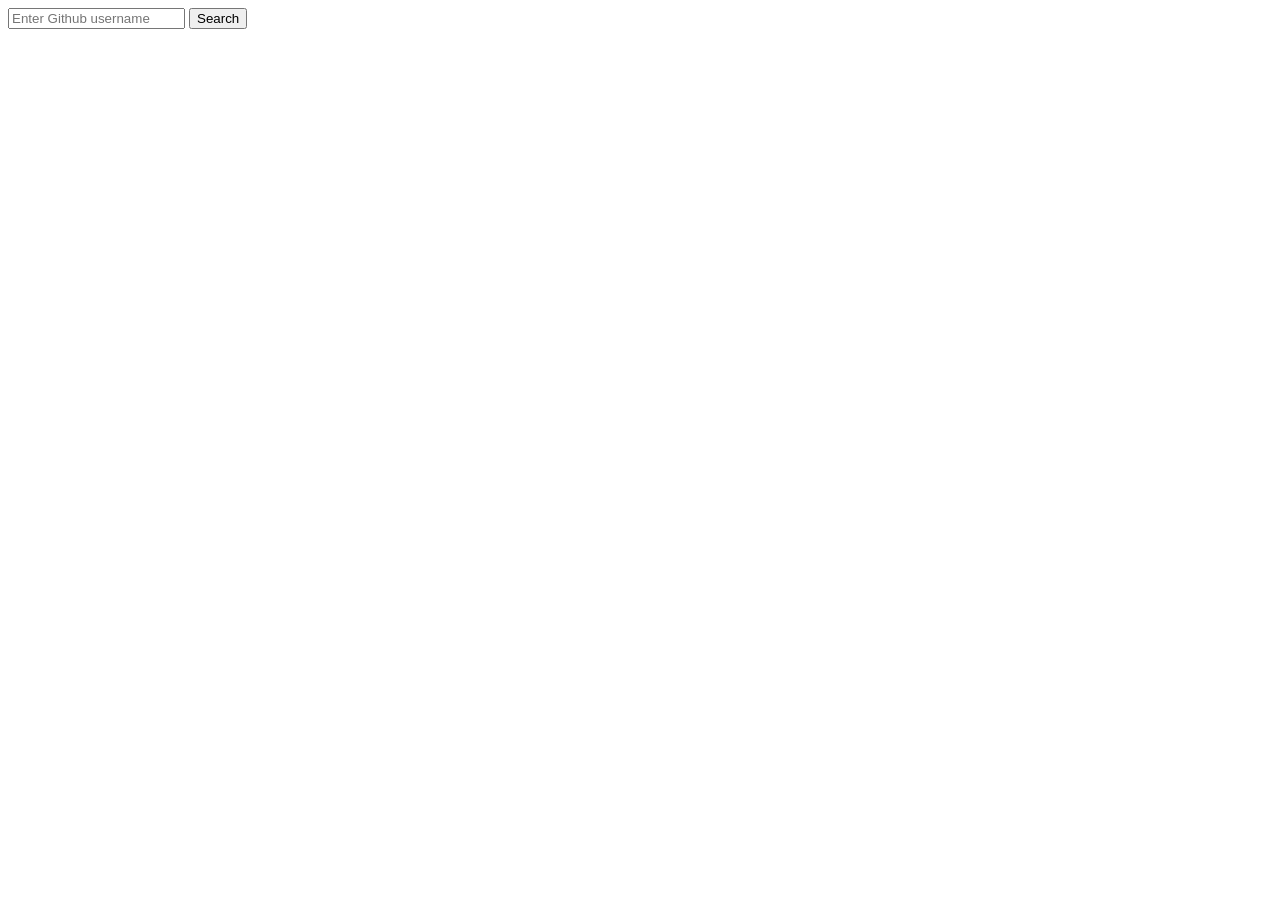
==== github/index.html @ 6310bd1d "first" ====
<!DOCTYPE html>
<html lang="en">
<head>
    <meta charset="UTF-8">
    <meta name="viewport" content="width=device-width, initial-scale=1.0">
    <title>Github Finder</title>
</head>
<body>
 <form action="">
        <input type="text" placeholder="Enter Github username" id="username">
        <button type="submit">Search</button>
 </form>
    <div id="result"></div>

    <script src="script.js"></script>
</body>
</html>
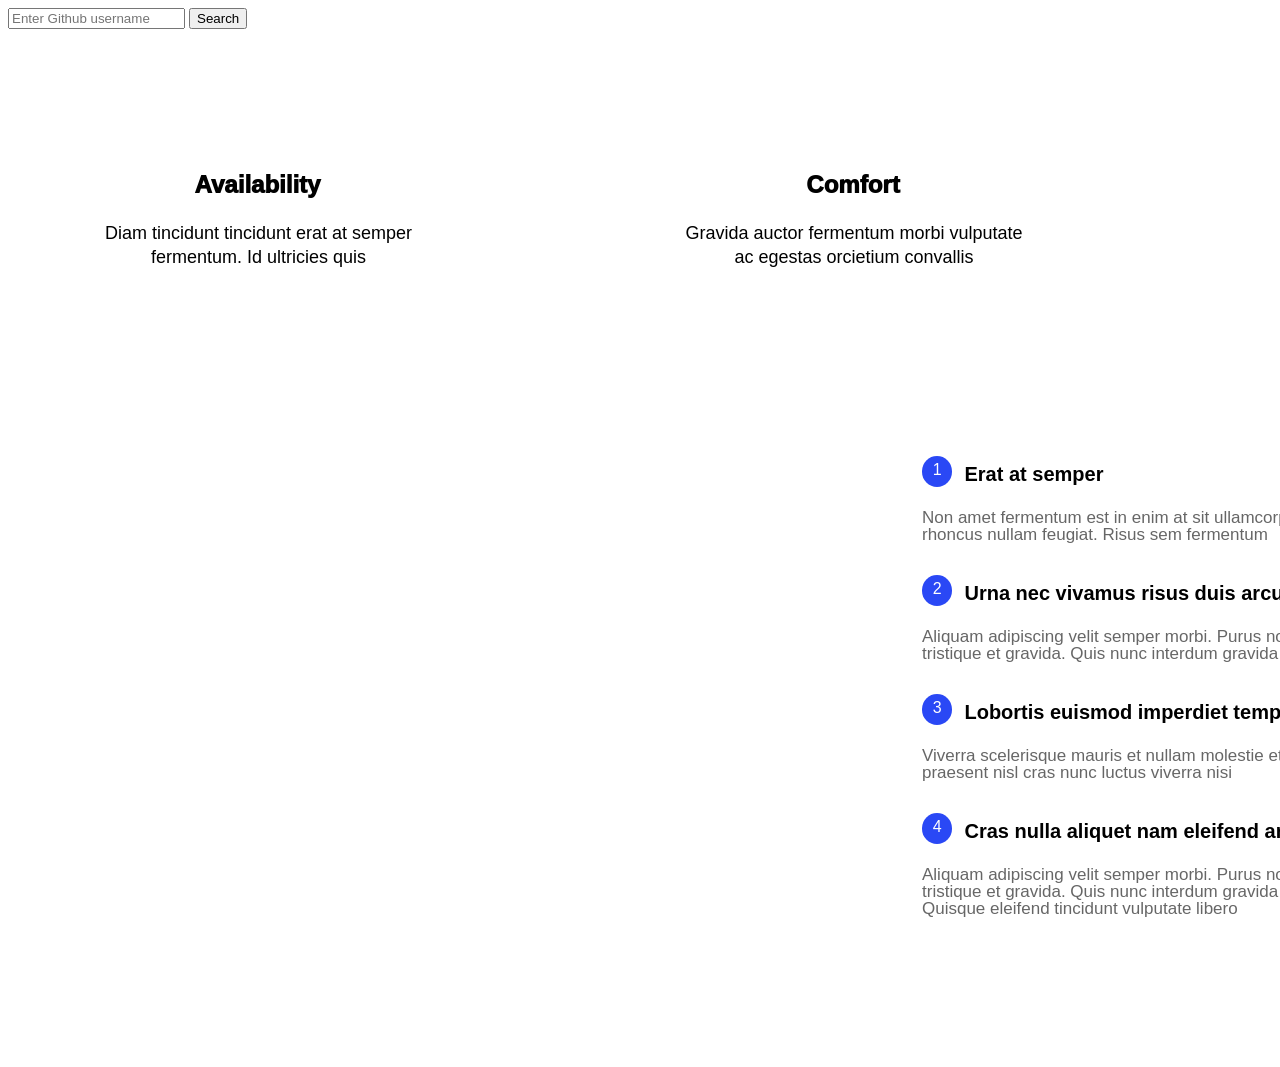
==== commit 08e7be6a: "chirayu" ====
--- a/github/index.html
+++ b/github/index.html
@@ -4,6 +4,7 @@
     <meta charset="UTF-8">
     <meta name="viewport" content="width=device-width, initial-scale=1.0">
     <title>Github Finder</title>
+    <link rel="stylesheet" href="style.css">
 </head>
 <body>
  <form action="">
@@ -11,7 +12,64 @@
         <button type="submit">Search</button>
  </form>
     <div id="result"></div>
-
+     <div class="container2">
+        <div class="child1">
+            <div class="boxes">
+                <div class="subboxes">
+                    <div class="image"><img src="images/g3453.jpg" alt=""></div>
+                    <div class="head">Availability</div>
+                </div>
+                <div class="para">Diam tincidunt tincidunt erat at semper fermentum. Id ultricies quis</div>
+            </div>
+            <div class="boxes">
+                <div class="subboxes">
+                    <div class="image"><img src="images/car(2) 1.jpg" alt=""></div>
+                    <div class="head">Comfort</div>
+                </div>
+                <div class="para">Gravida auctor fermentum morbi vulputate ac egestas orcietium convallis</div>
+            </div>
+            <div class="boxes">
+                <div class="subboxes">
+                    <div class="image"><img src="images/wallet(1) 1.jpg" alt=""></div>
+                    <div class="head">Savings</div>
+                </div>
+                <div class="para">Pretium convallis id diam sed commodo vestibulum lobortis volutpat</div>
+            </div>
+        </div>
+        <div class="child2">
+            <div class="img"><img src="images/Img.jpg" alt=""></div>
+            <div class="content">
+                <div class="contentchild">
+                    <div class="heading">
+                    <div class="icon">1</div>    
+                    <div class="contenthead">Erat at semper </div>
+                    </div>
+                    <div class="contentpara">Non amet fermentum est in enim at sit ullamcorper. Sit elementum rhoncus nullam feugiat. Risus sem fermentum </div>
+                </div>
+                <div class="contentchild">
+                    <div class="heading">
+                    <div class="icon">2</div>    
+                    <div class="contenthead">Urna nec vivamus risus duis arcu </div>
+                    </div>
+                    <div class="contentpara">Aliquam adipiscing velit semper morbi. Purus non eu cursus porttitor tristique et gravida. Quis nunc interdum gravida ullamcorper</div>
+                </div>
+                <div class="contentchild">
+                    <div class="heading">
+                    <div class="icon">3</div>    
+                    <div class="contenthead">Lobortis euismod imperdiet tempus</div>
+                    </div>
+                    <div class="contentpara">Viverra scelerisque mauris et nullam molestie et. Augue adipiscing praesent nisl cras nunc luctus viverra nisi</div>
+                </div>
+                <div class="contentchild">
+                    <div class="heading">
+                    <div class="icon">4</div>    
+                    <div class="contenthead">Cras nulla aliquet nam eleifend amet et</div>
+                    </div>
+                    <div class="contentpara">Aliquam adipiscing velit semper morbi. Purus non eu cursus porttitor tristique et gravida. Quis nunc interdum gravida ullamcorper sed integer. Quisque eleifend tincidunt vulputate libero </div>
+                </div>
+            </div>
+        </div>
+    </div>
     <script src="script.js"></script>
 </body>
 </html>
--- a/github/style.css
+++ b/github/style.css
@@ -0,0 +1,101 @@
+.container2{
+    width: 100%;
+}
+.child1{
+    width: 1548px;
+    height: 210px;
+    display: flex;
+    justify-content: space-between;
+    padding: 60px 72px 60px 72px;
+}
+.boxes{
+    width: 357px;
+    height: 194px;
+    gap: 29px;
+}
+.subboxes{
+    width: 355px;
+    height: 108px;
+    gap: 20px;
+}
+.image{
+    height: 64px;
+    width: 64px;
+    border: 4px solid white;
+    margin: auto;
+}
+.head{
+    font-family: 'Work Sans', sans-serif;
+    font-weight: 1000;
+    font-size: 24px;
+    line-height: 100%;
+    text-align: center;
+    margin-top: 12px;
+}
+.para{
+    font-family: 'Inter', sans-serif;
+    height: 57px;
+    font-weight: 200;
+    font-size: 18px;
+    line-height: 24px;
+    letter-spacing: 0%;
+    text-align: center;
+    margin-top: 24px;
+}
+.child2{
+    width: 1462px;
+    height: 580px;
+    padding: 60px 72px 60px 158px;
+    gap: 110px;
+    display: flex;
+}
+.img{
+    width: 550px;
+    height: 549px;
+    border-radius: 20px;
+}
+.content{
+    margin-left: 96px;
+    width: 550px;
+    height: 491px;
+    gap: 20px;
+    margin-top: 44px;
+}
+.contentchild{
+    width: 550px;
+    height: 119px;
+    gap: 20px;
+}
+.contenthead{
+    width: 550px;
+    height: 46px;
+    gap: 16px;
+    font-weight: 590;
+    font-family:sans-serif;
+    font-size: 20px;
+}
+.contentpara{
+    height: 42px;
+    font-weight: 200;
+    font-size: 17px;
+    line-height: 100%;
+    color: #00000099;
+    font-family: sans-serif;
+}
+.heading{
+    display: flex;
+}
+.icon{
+    border-radius: 50%;
+    background-color: #2A48F5;
+    height: 26px;
+    width: 33px;
+    color: white;
+    margin-right: 12px;
+    text-align: center;
+    padding-top: 5px;
+    font-size: 16px;
+    font-family: 'Inter', sans-serif;
+    position: relative;
+    bottom: 7px;
+}
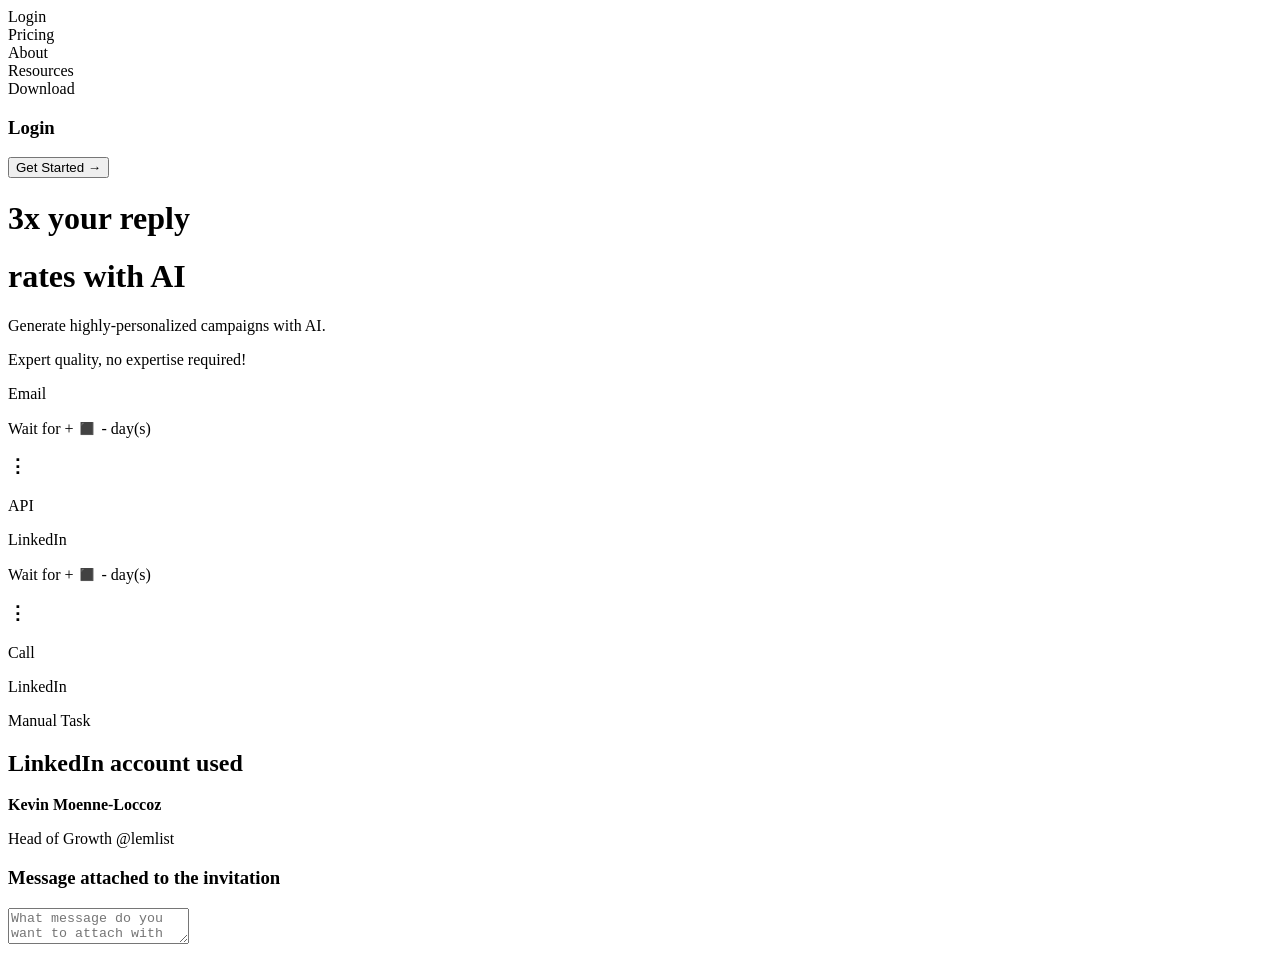
==== commit 0cb1df14: "krishna" ====
--- a/github/index.html
+++ b/github/index.html
@@ -4,72 +4,54 @@
     <meta charset="UTF-8">
     <meta name="viewport" content="width=device-width, initial-scale=1.0">
     <title>Github Finder</title>
-    <link rel="stylesheet" href="style.css">
 </head>
 <body>
- <form action="">
-        <input type="text" placeholder="Enter Github username" id="username">
-        <button type="submit">Search</button>
- </form>
-    <div id="result"></div>
-     <div class="container2">
-        <div class="child1">
-            <div class="boxes">
-                <div class="subboxes">
-                    <div class="image"><img src="images/g3453.jpg" alt=""></div>
-                    <div class="head">Availability</div>
-                </div>
-                <div class="para">Diam tincidunt tincidunt erat at semper fermentum. Id ultricies quis</div>
-            </div>
-            <div class="boxes">
-                <div class="subboxes">
-                    <div class="image"><img src="images/car(2) 1.jpg" alt=""></div>
-                    <div class="head">Comfort</div>
-                </div>
-                <div class="para">Gravida auctor fermentum morbi vulputate ac egestas orcietium convallis</div>
-            </div>
-            <div class="boxes">
-                <div class="subboxes">
-                    <div class="image"><img src="images/wallet(1) 1.jpg" alt=""></div>
-                    <div class="head">Savings</div>
-                </div>
-                <div class="para">Pretium convallis id diam sed commodo vestibulum lobortis volutpat</div>
-            </div>
+<div class="header">
+        <div class="icon"></div>
+        <div class="nav">
+            <div class="f">Login</div>
+            <div class="f">Pricing</div>
+            <div class="f">About</div>
+            <div class="f">Resources</div>
+            <div class="f">Download</div>
         </div>
-        <div class="child2">
-            <div class="img"><img src="images/Img.jpg" alt=""></div>
-            <div class="content">
-                <div class="contentchild">
-                    <div class="heading">
-                    <div class="icon">1</div>    
-                    <div class="contenthead">Erat at semper </div>
-                    </div>
-                    <div class="contentpara">Non amet fermentum est in enim at sit ullamcorper. Sit elementum rhoncus nullam feugiat. Risus sem fermentum </div>
-                </div>
-                <div class="contentchild">
-                    <div class="heading">
-                    <div class="icon">2</div>    
-                    <div class="contenthead">Urna nec vivamus risus duis arcu </div>
-                    </div>
-                    <div class="contentpara">Aliquam adipiscing velit semper morbi. Purus non eu cursus porttitor tristique et gravida. Quis nunc interdum gravida ullamcorper</div>
-                </div>
-                <div class="contentchild">
-                    <div class="heading">
-                    <div class="icon">3</div>    
-                    <div class="contenthead">Lobortis euismod imperdiet tempus</div>
-                    </div>
-                    <div class="contentpara">Viverra scelerisque mauris et nullam molestie et. Augue adipiscing praesent nisl cras nunc luctus viverra nisi</div>
-                </div>
-                <div class="contentchild">
-                    <div class="heading">
-                    <div class="icon">4</div>    
-                    <div class="contenthead">Cras nulla aliquet nam eleifend amet et</div>
-                    </div>
-                    <div class="contentpara">Aliquam adipiscing velit semper morbi. Purus non eu cursus porttitor tristique et gravida. Quis nunc interdum gravida ullamcorper sed integer. Quisque eleifend tincidunt vulputate libero </div>
+        <div class="right">
+            <h3>Login</h3>
+            <button class="btn">Get Started →</button>
+        </div>
+    </div>
+
+    <div class="tile">
+        <h1>3x your reply</h1>
+        <h1>rates with AI</h1>
+        <p>Generate highly-personalized campaigns with AI.</p>
+        <p>Expert quality, no expertise required!</p>
+    </div>
+
+    <div class="phone">
+        <div class="op">
+            <div class="c1 c"><div class="s"></div><div class="t"><p>Email</p></div></div>
+            <div class="c2 c"><div class="s"></div><div class="t"><p>Wait for + ◼️ - day(s)</p></div></div>
+            <h3>⋮</h3>
+            <div class="c3 c"><div class="s"></div><div class="t"><p>API</p></div></div>
+            <div class="c4 c"><div class="s"></div><div class="t"><p>LinkedIn</p></div></div>
+            <div class="c5 c"><div class="s"></div><div class="t"></div><p>Wait for + ◼️ - day(s)</p></div>
+            <h3>⋮</h3>
+            <div class="c6 c"><div class="s"></div><div class="t"><p>Call</p></div></div>
+            <div class="c7 c"><div class="s"></div><div class="t"><p>LinkedIn</p></div></div>
+            <div class="c8 c"><div class="s"></div><div class="t"><p>Manual Task</p></div></div>
+        </div>
+        <div class="right">
+            <h2>LinkedIn account used</h2>
+            <div class="acc">
+                <div>
+                    <strong>Kevin Moenne-Loccoz</strong>
+                    <p>Head of Growth @lemlist</p>
                 </div>
             </div>
+            <h3>Message attached to the invitation</h3>
+            <textarea placeholder="What message do you want to attach with your LinkedIn invitation?"></textarea>
         </div>
     </div>
-    <script src="script.js"></script>
 </body>
 </html>
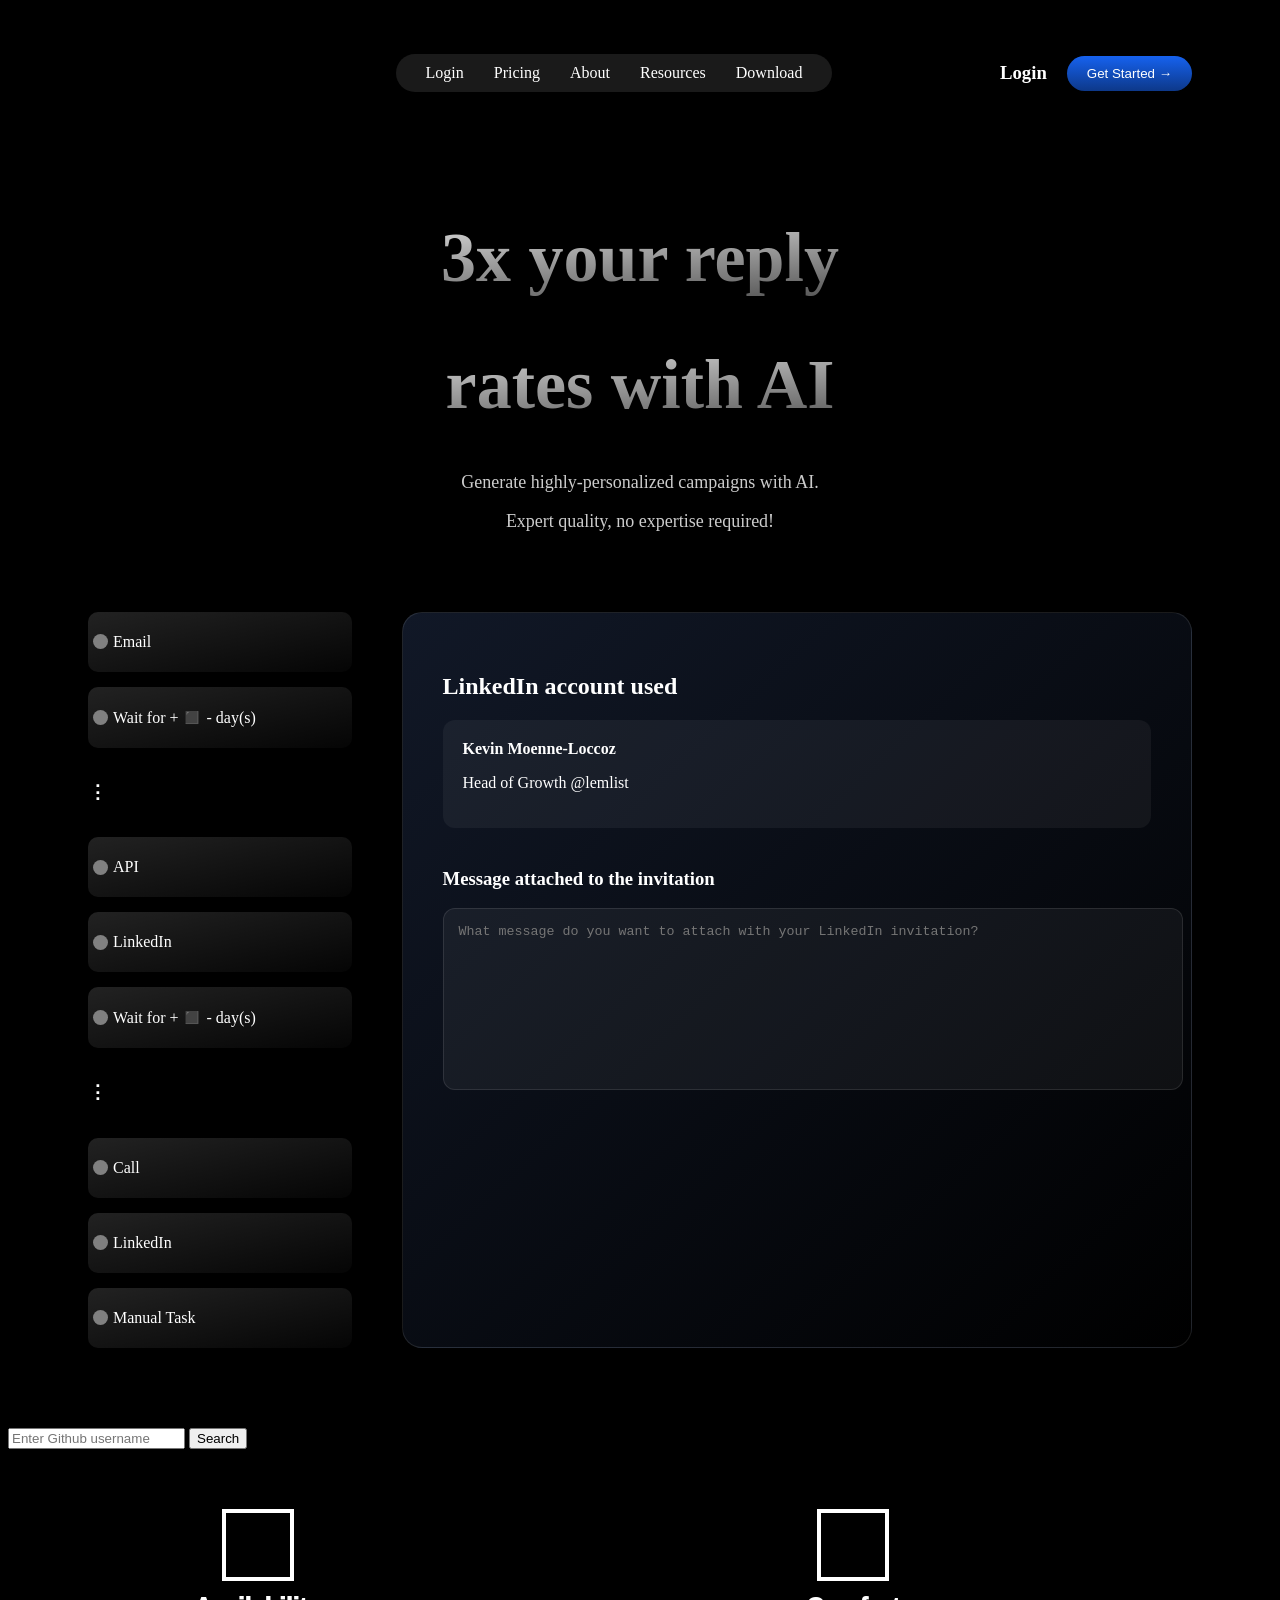
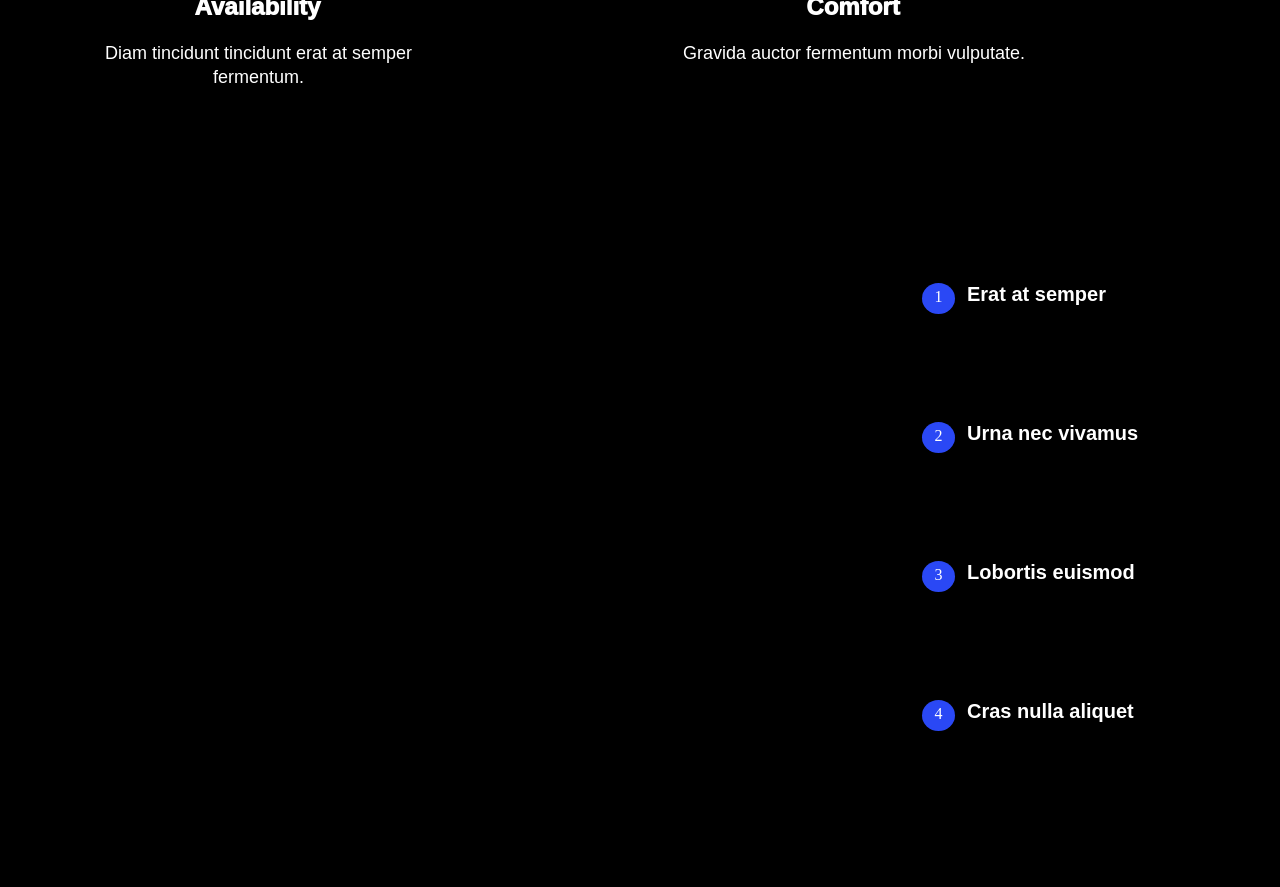
==== commit 4959873a: "Merge branch 'keerthi' into krishna" ====
--- a/github/index.html
+++ b/github/index.html
@@ -4,54 +4,150 @@
     <meta charset="UTF-8">
     <meta name="viewport" content="width=device-width, initial-scale=1.0">
     <title>Github Finder</title>
+    <link rel="stylesheet" href="style.css">
 </head>
 <body>
+
+<!-- ===== HEADER ===== -->
 <div class="header">
-        <div class="icon"></div>
-        <div class="nav">
-            <div class="f">Login</div>
-            <div class="f">Pricing</div>
-            <div class="f">About</div>
-            <div class="f">Resources</div>
-            <div class="f">Download</div>
+    <div class="icon-logo"></div>
+
+    <div class="nav">
+        <div class="f">Login</div>
+        <div class="f">Pricing</div>
+        <div class="f">About</div>
+        <div class="f">Resources</div>
+        <div class="f">Download</div>
+    </div>
+
+    <div class="right">
+        <h3>Login</h3>
+        <button class="btn">Get Started →</button>
+    </div>
+</div>
+
+<!-- ===== HERO ===== -->
+<div class="tile">
+    <h1>3x your reply</h1>
+    <h1>rates with AI</h1>
+    <p>Generate highly-personalized campaigns with AI.</p>
+    <p>Expert quality, no expertise required!</p>
+</div>
+
+<!-- ===== PHONE SECTION ===== -->
+<div class="phone">
+    <div class="op">
+        <div class="c"><div class="s"></div><div class="t"><p>Email</p></div></div>
+        <div class="c"><div class="s"></div><div class="t"><p>Wait for + ◼️ - day(s)</p></div></div>
+
+        <h3>⋮</h3>
+
+        <div class="c"><div class="s"></div><div class="t"><p>API</p></div></div>
+        <div class="c"><div class="s"></div><div class="t"><p>LinkedIn</p></div></div>
+        <div class="c"><div class="s"></div><div class="t"><p>Wait for + ◼️ - day(s)</p></div></div>
+
+        <h3>⋮</h3>
+
+        <div class="c"><div class="s"></div><div class="t"><p>Call</p></div></div>
+        <div class="c"><div class="s"></div><div class="t"><p>LinkedIn</p></div></div>
+        <div class="c"><div class="s"></div><div class="t"><p>Manual Task</p></div></div>
+    </div>
+
+    <div class="right-panel">
+        <h2>LinkedIn account used</h2>
+
+        <div class="acc">
+            <strong>Kevin Moenne-Loccoz</strong>
+            <p>Head of Growth @lemlist</p>
         </div>
-        <div class="right">
-            <h3>Login</h3>
-            <button class="btn">Get Started →</button>
+
+        <h3>Message attached to the invitation</h3>
+        <textarea placeholder="What message do you want to attach with your LinkedIn invitation?"></textarea>
+    </div>
+</div>
+
+<!-- ===== GITHUB FINDER ===== -->
+<form action="">
+    <input type="text" placeholder="Enter Github username" id="username">
+    <button type="submit">Search</button>
+</form>
+
+<div id="result"></div>
+
+<!-- ===== FEATURES SECTION ===== -->
+<div class="container2">
+
+    <div class="child1">
+        <div class="boxes">
+            <div class="subboxes">
+                <div class="image"><img src="images/g3453.jpg" alt=""></div>
+                <div class="head">Availability</div>
+            </div>
+            <div class="para">Diam tincidunt tincidunt erat at semper fermentum.</div>
+        </div>
+
+        <div class="boxes">
+            <div class="subboxes">
+                <div class="image"><img src="images/car(2) 1.jpg" alt=""></div>
+                <div class="head">Comfort</div>
+            </div>
+            <div class="para">Gravida auctor fermentum morbi vulputate.</div>
+        </div>
+
+        <div class="boxes">
+            <div class="subboxes">
+                <div class="image"><img src="images/wallet(1) 1.jpg" alt=""></div>
+                <div class="head">Savings</div>
+            </div>
+            <div class="para">Pretium convallis id diam sed commodo.</div>
         </div>
     </div>
 
-    <div class="tile">
-        <h1>3x your reply</h1>
-        <h1>rates with AI</h1>
-        <p>Generate highly-personalized campaigns with AI.</p>
-        <p>Expert quality, no expertise required!</p>
+    <div class="child2">
+        <div class="img">
+            <img src="images/Img.jpg" alt="">
+        </div>
+
+        <div class="content">
+
+            <div class="contentchild">
+                <div class="heading">
+                    <div class="icon-step">1</div>
+                    <div class="contenthead">Erat at semper</div>
+                </div>
+                <div class="contentpara">Non amet fermentum est in enim.</div>
+            </div>
+
+            <div class="contentchild">
+                <div class="heading">
+                    <div class="icon-step">2</div>
+                    <div class="contenthead">Urna nec vivamus</div>
+                </div>
+                <div class="contentpara">Aliquam adipiscing velit semper morbi.</div>
+            </div>
+
+            <div class="contentchild">
+                <div class="heading">
+                    <div class="icon-step">3</div>
+                    <div class="contenthead">Lobortis euismod</div>
+                </div>
+                <div class="contentpara">Viverra scelerisque mauris et nullam.</div>
+            </div>
+
+            <div class="contentchild">
+                <div class="heading">
+                    <div class="icon-step">4</div>
+                    <div class="contenthead">Cras nulla aliquet</div>
+                </div>
+                <div class="contentpara">Quisque eleifend tincidunt vulputate.</div>
+            </div>
+
+        </div>
     </div>
 
-    <div class="phone">
-        <div class="op">
-            <div class="c1 c"><div class="s"></div><div class="t"><p>Email</p></div></div>
-            <div class="c2 c"><div class="s"></div><div class="t"><p>Wait for + ◼️ - day(s)</p></div></div>
-            <h3>⋮</h3>
-            <div class="c3 c"><div class="s"></div><div class="t"><p>API</p></div></div>
-            <div class="c4 c"><div class="s"></div><div class="t"><p>LinkedIn</p></div></div>
-            <div class="c5 c"><div class="s"></div><div class="t"></div><p>Wait for + ◼️ - day(s)</p></div>
-            <h3>⋮</h3>
-            <div class="c6 c"><div class="s"></div><div class="t"><p>Call</p></div></div>
-            <div class="c7 c"><div class="s"></div><div class="t"><p>LinkedIn</p></div></div>
-            <div class="c8 c"><div class="s"></div><div class="t"><p>Manual Task</p></div></div>
-        </div>
-        <div class="right">
-            <h2>LinkedIn account used</h2>
-            <div class="acc">
-                <div>
-                    <strong>Kevin Moenne-Loccoz</strong>
-                    <p>Head of Growth @lemlist</p>
-                </div>
-            </div>
-            <h3>Message attached to the invitation</h3>
-            <textarea placeholder="What message do you want to attach with your LinkedIn invitation?"></textarea>
-        </div>
-    </div>
+</div>
+
+<script src="script.js"></script>
+
 </body>
 </html>
--- a/github/style.css
+++ b/github/style.css
@@ -0,0 +1,229 @@
+/* ===== GLOBAL ===== */
+body{
+    background-color: black;
+    color: white;
+}
+
+/* ===== HEADER ===== */
+.header{
+    display:flex;
+    justify-content:space-between;
+    align-items:center;
+    padding:30px 80px;
+}
+
+.icon-logo{
+    width:140px;
+    height:70px;
+    background-image: url("/icon.png");
+    border-radius:8px;
+}
+
+.nav{
+    display:flex;
+    gap:30px;
+    padding:10px 30px;
+    background:rgba(255,255,255,0.1);
+    border-radius:30px;
+    backdrop-filter: blur(10px);
+}
+
+.f{
+    cursor:pointer;
+}
+
+.right{
+    display:flex;
+    align-items:center;
+    gap:20px;
+}
+
+.btn{
+    background:linear-gradient(to bottom,#1662EF,#0D3889);
+    border:none;
+    border-radius:25px;
+    padding:10px 20px;
+    color:white;
+    cursor:pointer;
+}
+
+/* ===== HERO ===== */
+.tile{
+    text-align:center;
+    margin-top:80px;
+    margin-bottom:80px;
+}
+
+.tile h1{
+    font-size:70px;
+    font-weight:bold;
+    background: linear-gradient(to bottom right, #ffffff,#ffffff33);
+    -webkit-background-clip:text;
+    -webkit-text-fill-color:transparent;
+}
+
+.tile p{
+    margin-top:10px;
+    font-size:18px;
+    color:#ccc;
+}
+
+/* ===== PHONE SECTION ===== */
+.phone{
+    display:grid;
+    grid-template-columns: 1fr 3fr;
+    gap:50px;
+    padding:0 80px 80px 80px;
+}
+
+.op{
+    display:flex;
+    flex-direction:column;
+    gap:15px;
+}
+
+.c{
+    display:flex;
+    align-items:center;
+    gap:5px;
+    padding:5px;
+    border-radius:10px;
+    background:linear-gradient(to bottom right,#ffffff22,#ffffff05);
+}
+
+.s{
+    width:15px;
+    height:15px;
+    border-radius:50%;
+    background:gray;
+}
+
+.right-panel{
+    background:linear-gradient(to bottom right,#111827,#000000);
+    border:1px solid rgba(255,255,255,0.1);
+    border-radius:20px;
+    padding:40px;
+    min-height:500px;
+}
+
+.acc{
+    margin:20px 0 40px 0;
+    padding:20px;
+    border-radius:12px;
+    background:rgba(255,255,255,0.05);
+}
+
+textarea{
+    width:100%;
+    height:150px;
+    background:rgba(255,255,255,0.05);
+    border:1px solid rgba(255,255,255,0.1);
+    border-radius:12px;
+    padding:15px;
+    color:white;
+    resize:none;
+}
+
+/* ===== FEATURES SECTION ===== */
+.container2{
+    width: 100%;
+}
+
+.child1{
+    width: 1548px;
+    height: 210px;
+    display: flex;
+    justify-content: space-between;
+    padding: 60px 72px;
+}
+
+.boxes{
+    width: 357px;
+    height: 194px;
+}
+
+.subboxes{
+    width: 355px;
+    height: 108px;
+}
+
+.image{
+    height: 64px;
+    width: 64px;
+    border: 4px solid white;
+    margin: auto;
+}
+
+.head{
+    font-family: 'Work Sans', sans-serif;
+    font-weight: 1000;
+    font-size: 24px;
+    text-align: center;
+    margin-top: 12px;
+}
+
+.para{
+    font-family: 'Inter', sans-serif;
+    height: 57px;
+    font-weight: 200;
+    font-size: 18px;
+    line-height: 24px;
+    text-align: center;
+    margin-top: 24px;
+}
+
+.child2{
+    width: 1462px;
+    height: 580px;
+    padding: 60px 72px 60px 158px;
+    display: flex;
+    gap: 110px;
+}
+
+.img{
+    width: 550px;
+    height: 549px;
+    border-radius: 20px;
+}
+
+.content{
+    margin-left: 96px;
+    width: 550px;
+    margin-top: 44px;
+}
+
+.contentchild{
+    width: 550px;
+    height: 119px;
+    margin-bottom: 20px;
+}
+
+.contenthead{
+    font-weight: 590;
+    font-family:sans-serif;
+    font-size: 20px;
+}
+
+.contentpara{
+    font-weight: 200;
+    font-size: 17px;
+    color: #00000099;
+    font-family: sans-serif;
+}
+
+.heading{
+    display: flex;
+}
+
+/* FIXED conflict: icon renamed */
+.icon-step{
+    border-radius: 50%;
+    background-color: #2A48F5;
+    height: 26px;
+    width: 33px;
+    color: white;
+    margin-right: 12px;
+    text-align: center;
+    padding-top: 5px;
+    font-size: 16px;
+}
